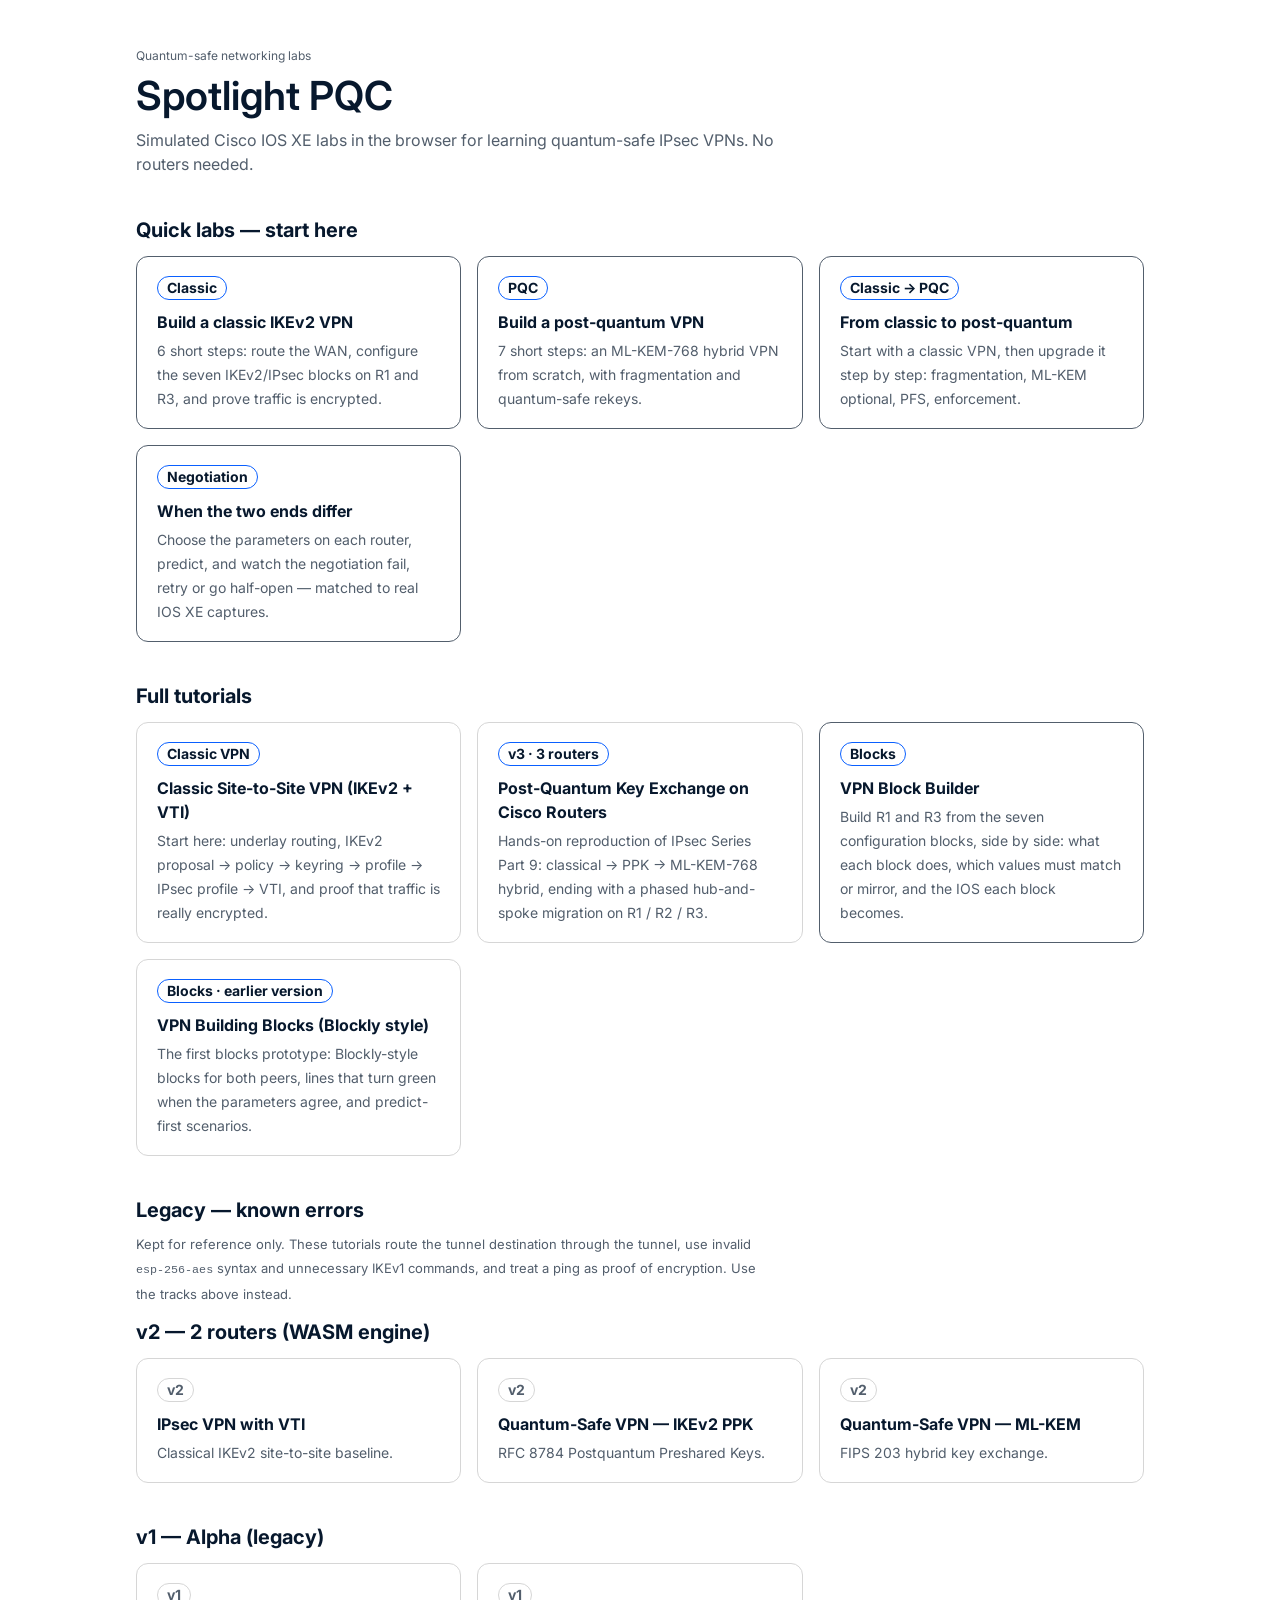
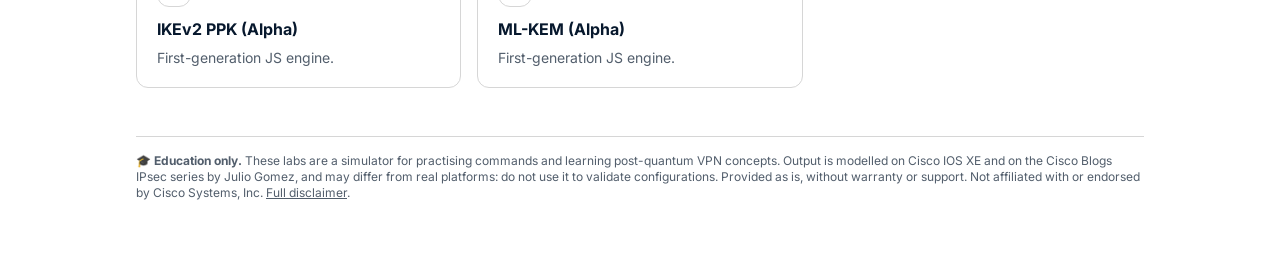
==== index.html @ 219b2dbf "Look and feel: Cisco U. Spotlight design system, readable steps, cleaner console, clearer topology -" ====
<!doctype html>
<html lang="en">
<head>
  <meta charset="utf-8">
  <meta name="viewport" content="width=device-width, initial-scale=1">
  <title>Spotlight PQC Tutorials</title>
  <meta name="description" content="Browser-based Cisco IOS XE simulations for learning post-quantum IPsec VPNs.">
  <link rel="preconnect" href="https://fonts.googleapis.com">
  <link rel="preconnect" href="https://fonts.gstatic.com" crossorigin>
  <link rel="stylesheet" href="https://fonts.googleapis.com/css2?family=Inter:wght@400;500;600;700&display=swap">
  <style>
    /* Cisco U. Spotlight design system: white surface, Midnight Blue ink, Inter, outlined containers */
    :root { --surface: #ffffff; --ink: #07182d; --muted: #525e6c; --line: #525e6c; --line-subtle: #d6d6d6; --accent: #0a60ff; --pqc: #0a60ff; --ppk: #02c8ff; }
    @media (prefers-color-scheme: dark) { :root:not([data-theme="light"]) { --surface: #07182d; --ink: #ffffff; --muted: #b4b9c0; --line: #b4b9c0; --line-subtle: #2c3d55; --accent: #02c8ff; --pqc: #02c8ff; --ppk: #0a60ff; } }
    :root[data-theme="dark"] { --surface: #07182d; --ink: #ffffff; --muted: #b4b9c0; --line: #b4b9c0; --line-subtle: #2c3d55; --accent: #02c8ff; --pqc: #02c8ff; --ppk: #0a60ff; }
    * { box-sizing: border-box; }
    body { margin: 0; background: var(--surface); color: var(--ink); font-family: Inter, "Helvetica Neue", Arial, sans-serif; font-size: 16px; line-height: 24px; -webkit-font-smoothing: antialiased; }
    main { max-width: 1040px; margin: 0 auto; padding: 48px 16px 64px; }
    .eyebrow { font-size: 12px; line-height: 16px; color: var(--muted); margin: 0 0 8px; }
    h1 { margin: 0 0 8px; font-size: 40px; line-height: 48px; font-weight: 600; }
    .lead { color: var(--muted); margin: 0 0 32px; max-width: 640px; }
    h2 { font-size: 20px; line-height: 28px; font-weight: 700; margin: 40px 0 12px; }
    .grid { display: grid; grid-template-columns: repeat(auto-fill, minmax(280px, 1fr)); gap: 16px; }
    a.card { display: block; text-decoration: none; color: inherit; border: 1px solid var(--line-subtle); border-radius: 12px; padding: 18px 20px; transition: border-color .15s; }
    a.card:hover { border-color: var(--line); }
    a.card:focus-visible { outline: 2px solid var(--accent); outline-offset: 2px; }
    a.card.new { border-color: var(--line); }
    .card b { display: block; font-size: 16px; line-height: 24px; font-weight: 700; margin-bottom: 4px; }
    .card span { font-size: 14px; line-height: 20px; color: var(--muted); }
    .tag { display: inline-block; font-size: 12px; line-height: 16px; font-weight: 700; color: var(--ink) !important; border: 1.5px solid var(--pqc); border-radius: 999px; padding: 1px 9px; margin-bottom: 10px; }
    .tag.old { border-color: var(--line-subtle); color: var(--muted) !important; }
    code { font-size: .9em; }
    footer { margin-top: 48px; padding-top: 16px; border-top: 1px solid var(--line-subtle); font-size: 12px; line-height: 16px; color: var(--muted); }
    footer a { color: inherit; }
  </style>
</head>
<body>
<main>
  <p class="eyebrow">Quantum-safe networking labs</p>
  <h1>Spotlight PQC</h1>
  <p class="lead">Simulated Cisco IOS XE labs in the browser for learning quantum-safe IPsec VPNs. No routers needed.</p>

  <h2>Quick labs — start here</h2>
  <div class="grid">
    <a class="card new" href="tutorials/v5-quickstart/?track=classic">
      <span class="tag">Classic</span>
      <b>Build a classic IKEv2 VPN</b>
      <span>6 short steps: route the WAN, configure the seven IKEv2/IPsec blocks on R1 and R3, and prove traffic is encrypted.</span>
    </a>
    <a class="card new" href="tutorials/v5-quickstart/?track=pqc">
      <span class="tag">PQC</span>
      <b>Build a post-quantum VPN</b>
      <span>7 short steps: an ML-KEM-768 hybrid VPN from scratch, with fragmentation and quantum-safe rekeys.</span>
    </a>
    <a class="card new" href="tutorials/v5-quickstart/?track=migrate">
      <span class="tag">Classic → PQC</span>
      <b>From classic to post-quantum</b>
      <span>Start with a classic VPN, then upgrade it step by step: fragmentation, ML-KEM optional, PFS, enforcement.</span>
    </a>
    <a class="card new" href="tutorials/v5-quickstart/?track=negotiate">
      <span class="tag">Negotiation</span>
      <b>When the two ends differ</b>
      <span>Choose the parameters on each router, predict, and watch the negotiation fail, retry or go half-open — matched to real IOS XE captures.</span>
    </a>
  </div>

  <h2>Full tutorials</h2>
  <div class="grid">
    <a class="card" href="tutorials/v3-three-router/?track=classic">
      <span class="tag">Classic VPN</span>
      <b>Classic Site-to-Site VPN (IKEv2 + VTI)</b>
      <span>Start here: underlay routing, IKEv2 proposal → policy → keyring → profile → IPsec profile → VTI, and proof that traffic is really encrypted.</span>
    </a>
    <a class="card" href="tutorials/v3-three-router/">
      <span class="tag">v3 · 3 routers</span>
      <b>Post-Quantum Key Exchange on Cisco Routers</b>
      <span>Hands-on reproduction of IPsec Series Part 9: classical → PPK → ML-KEM-768 hybrid, ending with a phased hub-and-spoke migration on R1 / R2 / R3.</span>
    </a>
    <a class="card new" href="tutorials/v6-blocks/">
      <span class="tag">Blocks</span>
      <b>VPN Block Builder</b>
      <span>Build R1 and R3 from the seven configuration blocks, side by side: what each block does, which values must match or mirror, and the IOS each block becomes.</span>
    </a>
    <a class="card" href="tutorials/v4-blocks/mockup.html">
      <span class="tag">Blocks · earlier version</span>
      <b>VPN Building Blocks (Blockly style)</b>
      <span>The first blocks prototype: Blockly-style blocks for both peers, lines that turn green when the parameters agree, and predict-first scenarios.</span>
    </a>
  </div>

  <div id="legacy">
  <h2>Legacy — known errors</h2>
  <p class="lead" style="margin:-4px 0 12px;font-size:13px">Kept for reference only. These tutorials route the tunnel destination through the tunnel, use invalid <code>esp-256-aes</code> syntax and unnecessary IKEv1 commands, and treat a ping as proof of encryption. Use the tracks above instead.</p>
  <h2 style="margin-top:8px">v2 — 2 routers (WASM engine)</h2>
  <div class="grid">
    <a class="card" href="tutorials/v2-wasm/StandardVPN.html"><span class="tag old">v2</span><b>IPsec VPN with VTI</b><span>Classical IKEv2 site-to-site baseline.</span></a>
    <a class="card" href="tutorials/v2-wasm/TutorialPPKmanual.html"><span class="tag old">v2</span><b>Quantum-Safe VPN — IKEv2 PPK</b><span>RFC 8784 Postquantum Preshared Keys.</span></a>
    <a class="card" href="tutorials/v2-wasm/TutorialMLKEM.html"><span class="tag old">v2</span><b>Quantum-Safe VPN — ML-KEM</b><span>FIPS 203 hybrid key exchange.</span></a>
  </div>

  <h2>v1 — Alpha (legacy)</h2>
  <div class="grid">
    <a class="card" href="tutorials/v1-alpha/pqc-vpn-tutorial/"><span class="tag old">v1</span><b>IKEv2 PPK (Alpha)</b><span>First-generation JS engine.</span></a>
    <a class="card" href="tutorials/v1-alpha/pqc-vpn-tutorial-mlkem/"><span class="tag old">v1</span><b>ML-KEM (Alpha)</b><span>First-generation JS engine.</span></a>
  </div>
  </div>
  <!-- legacy tutorials are kept locally only; they are not part of the public repository -->
  <script>if (/github\.io$/.test(location.hostname)) document.getElementById('legacy').remove();</script>

  <footer><b>🎓 Education only.</b> These labs are a simulator for practising commands and learning post-quantum VPN concepts. Output is modelled on Cisco IOS XE and on the Cisco Blogs IPsec series by Julio Gomez, and may differ from real platforms: do not use it to validate configurations. Provided as is, without warranty or support. Not affiliated with or endorsed by Cisco Systems, Inc. <a href="https://github.com/ioeacademy/spotlight-pqc/blob/main/DISCLAIMER.md">Full disclaimer</a>.</footer>
</main>
</body>
</html>
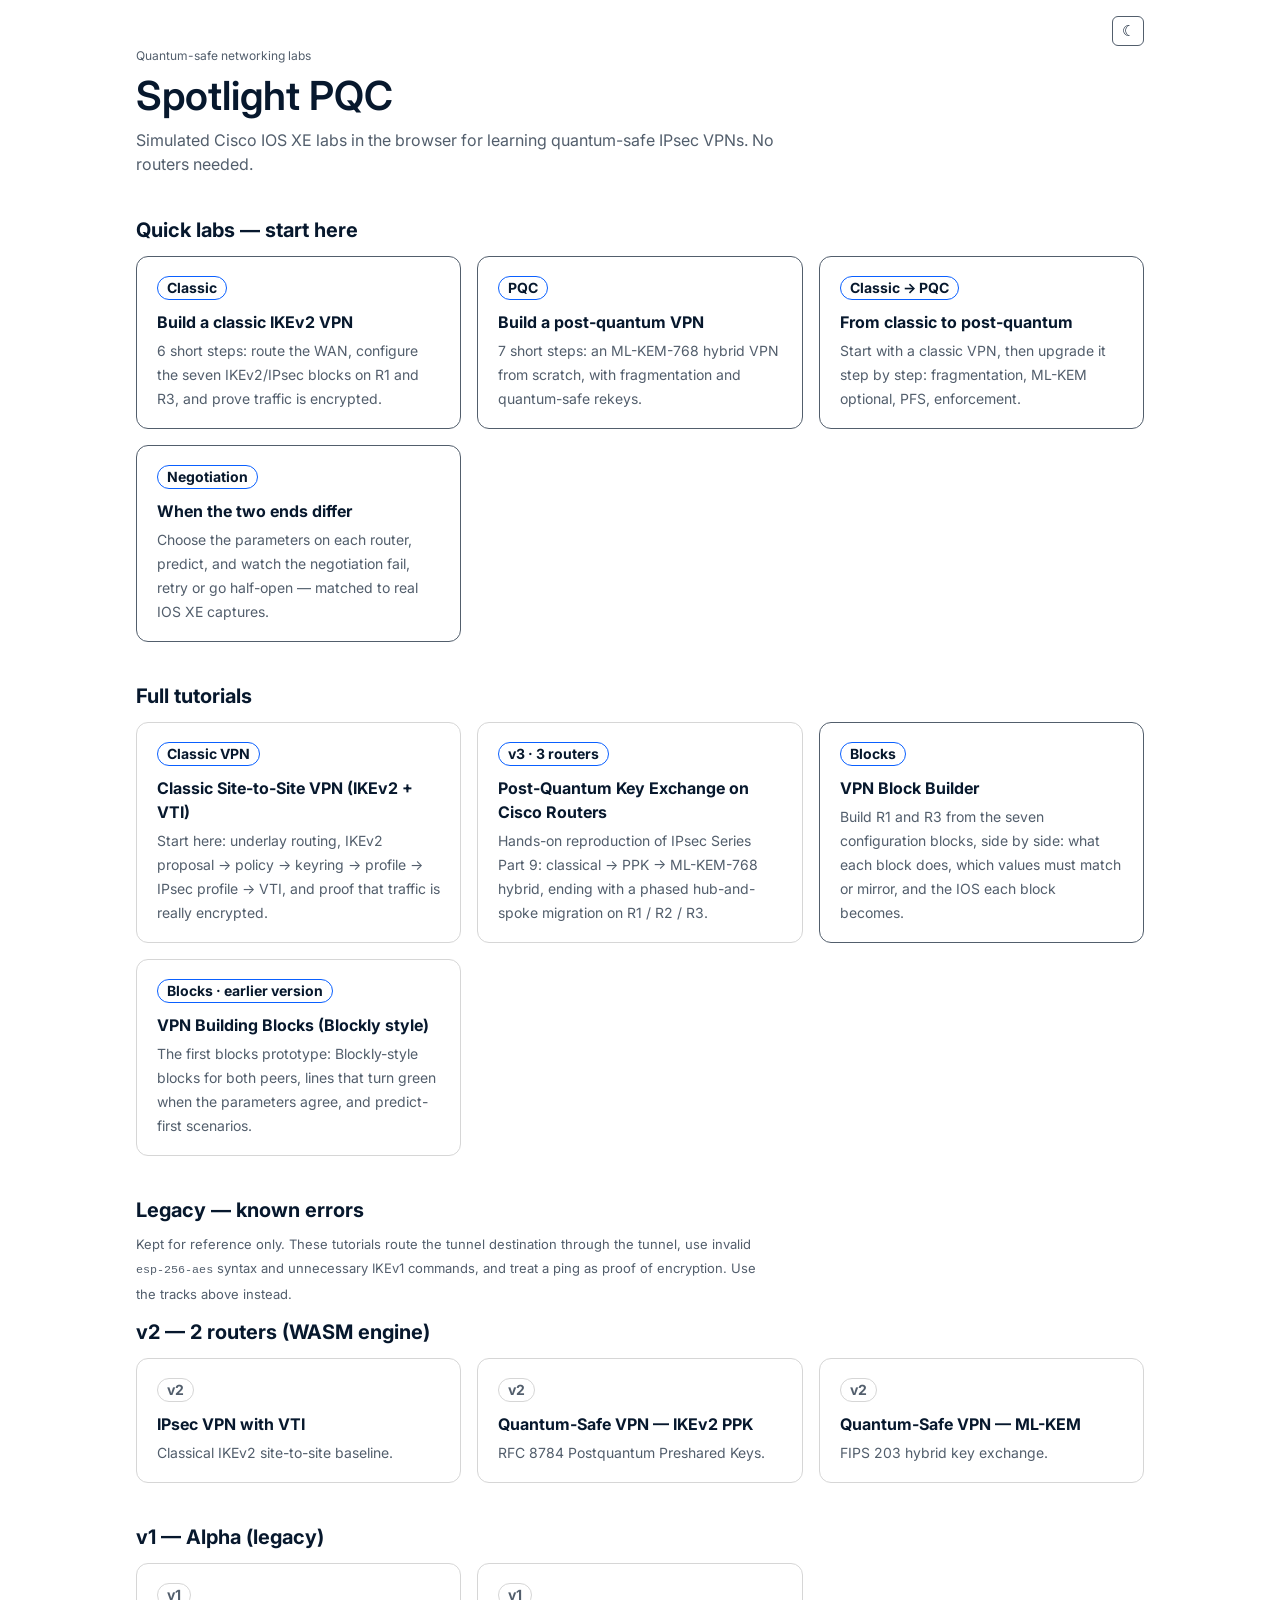
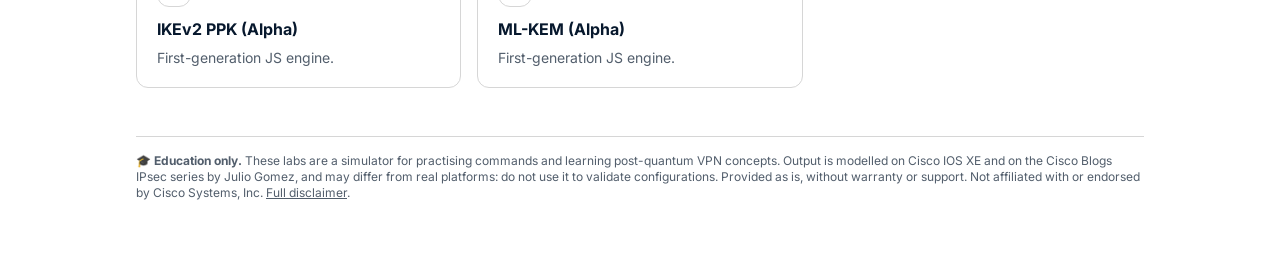
==== commit d5c6ee47: "Cisco router symbol as a gradient line icon; light mode by default with a dark toggle Co-Authored-By" ====
--- a/index.html
+++ b/index.html
@@ -2,6 +2,7 @@
 <html lang="en">
 <head>
   <meta charset="utf-8">
+  <script>try { if (localStorage.getItem('spq-theme') === 'dark') document.documentElement.dataset.theme = 'dark'; } catch (e) { }</script>
   <meta name="viewport" content="width=device-width, initial-scale=1">
   <title>Spotlight PQC Tutorials</title>
   <meta name="description" content="Browser-based Cisco IOS XE simulations for learning post-quantum IPsec VPNs.">
@@ -11,9 +12,10 @@
   <style>
     /* Cisco U. Spotlight design system: white surface, Midnight Blue ink, Inter, outlined containers */
     :root { --surface: #ffffff; --ink: #07182d; --muted: #525e6c; --line: #525e6c; --line-subtle: #d6d6d6; --accent: #0a60ff; --pqc: #0a60ff; --ppk: #02c8ff; }
-    @media (prefers-color-scheme: dark) { :root:not([data-theme="light"]) { --surface: #07182d; --ink: #ffffff; --muted: #b4b9c0; --line: #b4b9c0; --line-subtle: #2c3d55; --accent: #02c8ff; --pqc: #02c8ff; --ppk: #0a60ff; } }
     :root[data-theme="dark"] { --surface: #07182d; --ink: #ffffff; --muted: #b4b9c0; --line: #b4b9c0; --line-subtle: #2c3d55; --accent: #02c8ff; --pqc: #02c8ff; --ppk: #0a60ff; }
     * { box-sizing: border-box; }
+    .theme-btn { position: absolute; top: 16px; right: 16px; font: inherit; font-size: 15px; width: 32px; height: 30px; border-radius: 6px; border: 1px solid var(--line); background: transparent; color: var(--ink); cursor: pointer; }
+    main { position: relative; }
     body { margin: 0; background: var(--surface); color: var(--ink); font-family: Inter, "Helvetica Neue", Arial, sans-serif; font-size: 16px; line-height: 24px; -webkit-font-smoothing: antialiased; }
     main { max-width: 1040px; margin: 0 auto; padding: 48px 16px 64px; }
     .eyebrow { font-size: 12px; line-height: 16px; color: var(--muted); margin: 0 0 8px; }
@@ -36,6 +38,8 @@
 </head>
 <body>
 <main>
+  <button class="theme-btn" id="theme-btn" type="button" aria-label="Switch to dark mode" title="Switch to dark mode">☾</button>
+
   <p class="eyebrow">Quantum-safe networking labs</p>
   <h1>Spotlight PQC</h1>
   <p class="lead">Simulated Cisco IOS XE labs in the browser for learning quantum-safe IPsec VPNs. No routers needed.</p>
@@ -109,5 +113,13 @@
 
   <footer><b>🎓 Education only.</b> These labs are a simulator for practising commands and learning post-quantum VPN concepts. Output is modelled on Cisco IOS XE and on the Cisco Blogs IPsec series by Julio Gomez, and may differ from real platforms: do not use it to validate configurations. Provided as is, without warranty or support. Not affiliated with or endorsed by Cisco Systems, Inc. <a href="https://github.com/ioeacademy/spotlight-pqc/blob/main/DISCLAIMER.md">Full disclaimer</a>.</footer>
 </main>
+  <script>
+    (function () {   // light by default; dark only when chosen
+      const b = document.getElementById('theme-btn'), r = document.documentElement;
+      const sync = () => { const d = r.dataset.theme === 'dark'; b.textContent = d ? '☀' : '☾'; b.title = b.ariaLabel = d ? 'Switch to light mode' : 'Switch to dark mode'; };
+      b.addEventListener('click', () => { const d = r.dataset.theme !== 'dark'; if (d) r.dataset.theme = 'dark'; else delete r.dataset.theme; try { localStorage.setItem('spq-theme', d ? 'dark' : 'light'); } catch (e) { } sync(); });
+      sync();
+    })();
+  </script>
 </body>
 </html>
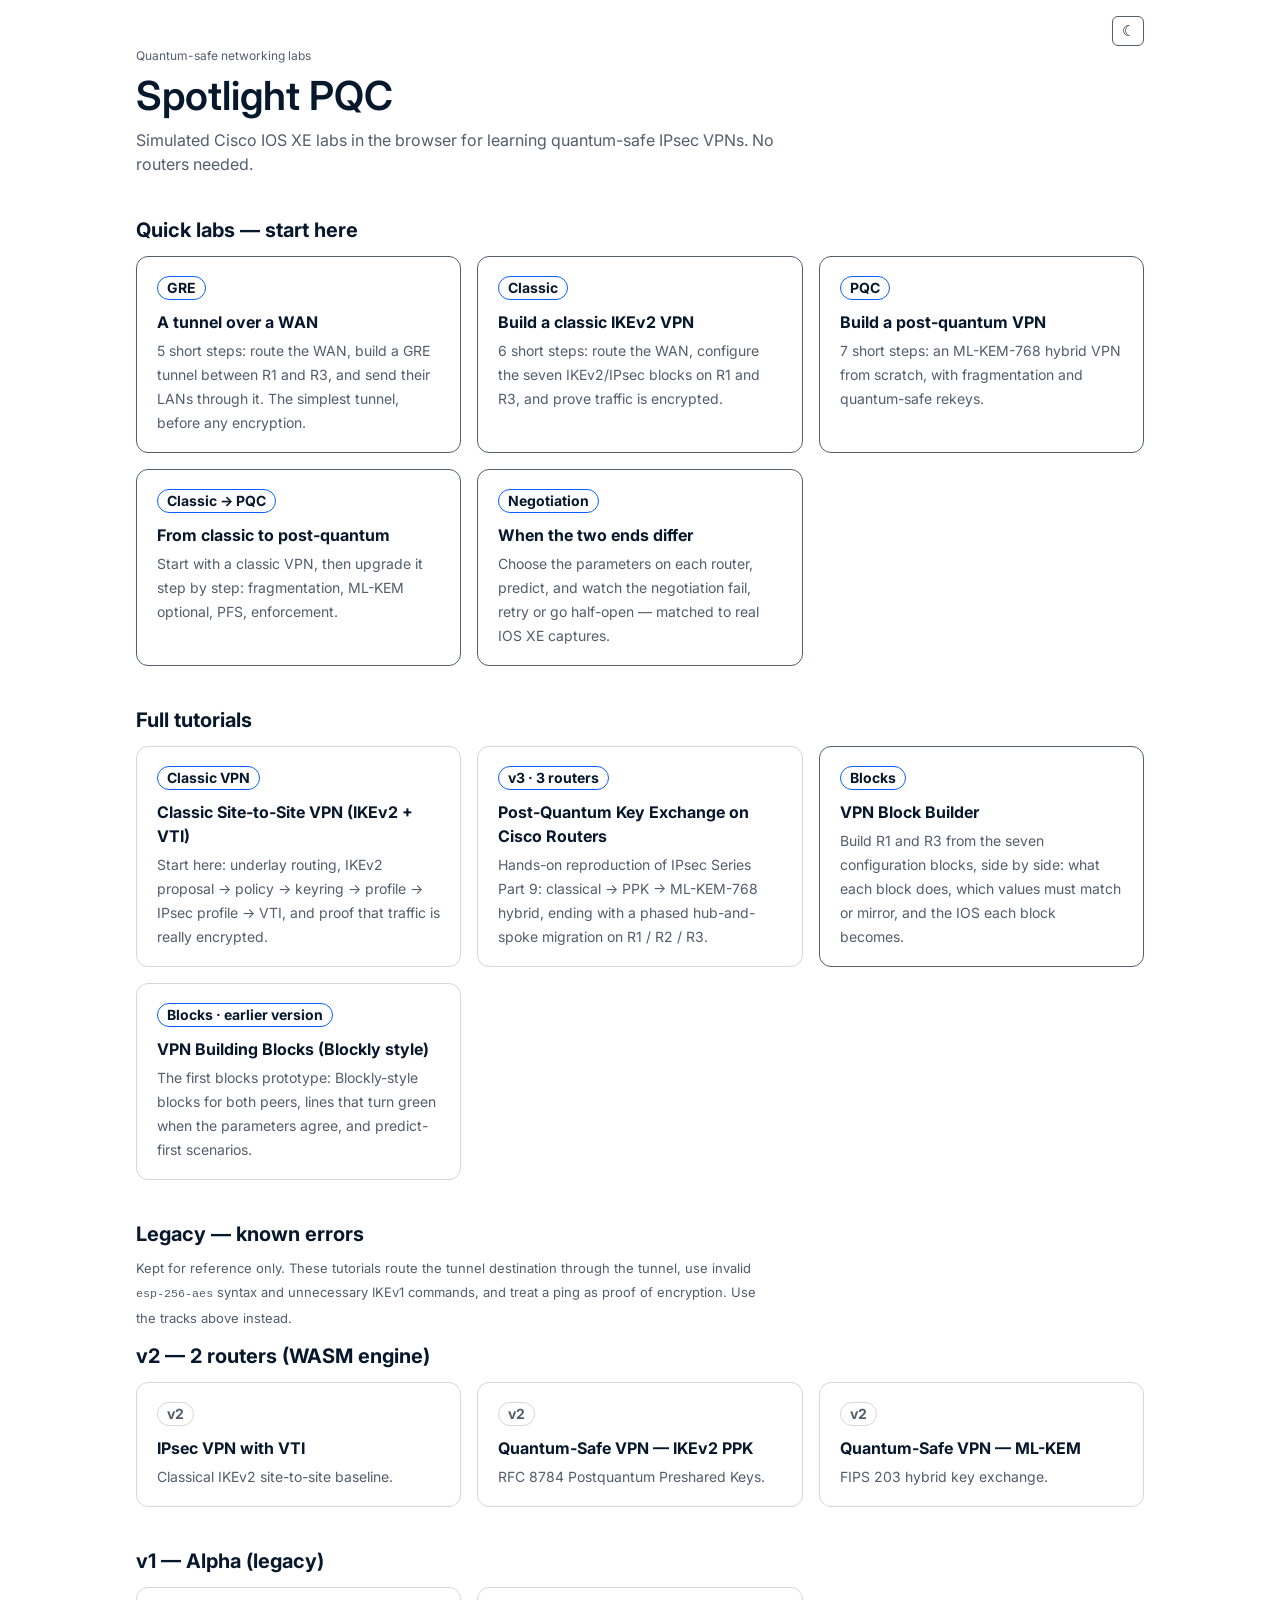
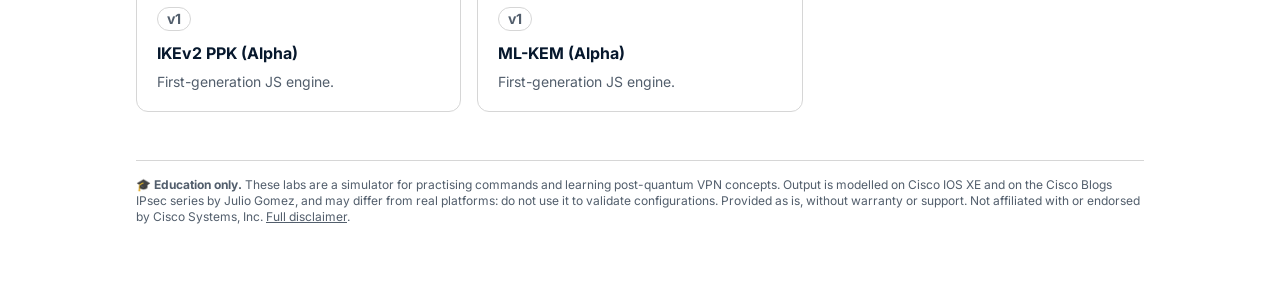
==== commit 97a64a0c: "Quick lab: GRE tunnel over a WAN (R1-R2-R3 ISR4331, Loopback LANs, Tunnel0 192.168.100.0/30) - 6 sho" ====
--- a/index.html
+++ b/index.html
@@ -46,6 +46,11 @@
 
   <h2>Quick labs — start here</h2>
   <div class="grid">
+    <a class="card new" href="tutorials/v6-gre/">
+      <span class="tag">GRE</span>
+      <b>A tunnel over a WAN</b>
+      <span>5 short steps: route the WAN, build a GRE tunnel between R1 and R3, and send their LANs through it. The simplest tunnel, before any encryption.</span>
+    </a>
     <a class="card new" href="tutorials/v5-quickstart/?track=classic">
       <span class="tag">Classic</span>
       <b>Build a classic IKEv2 VPN</b>
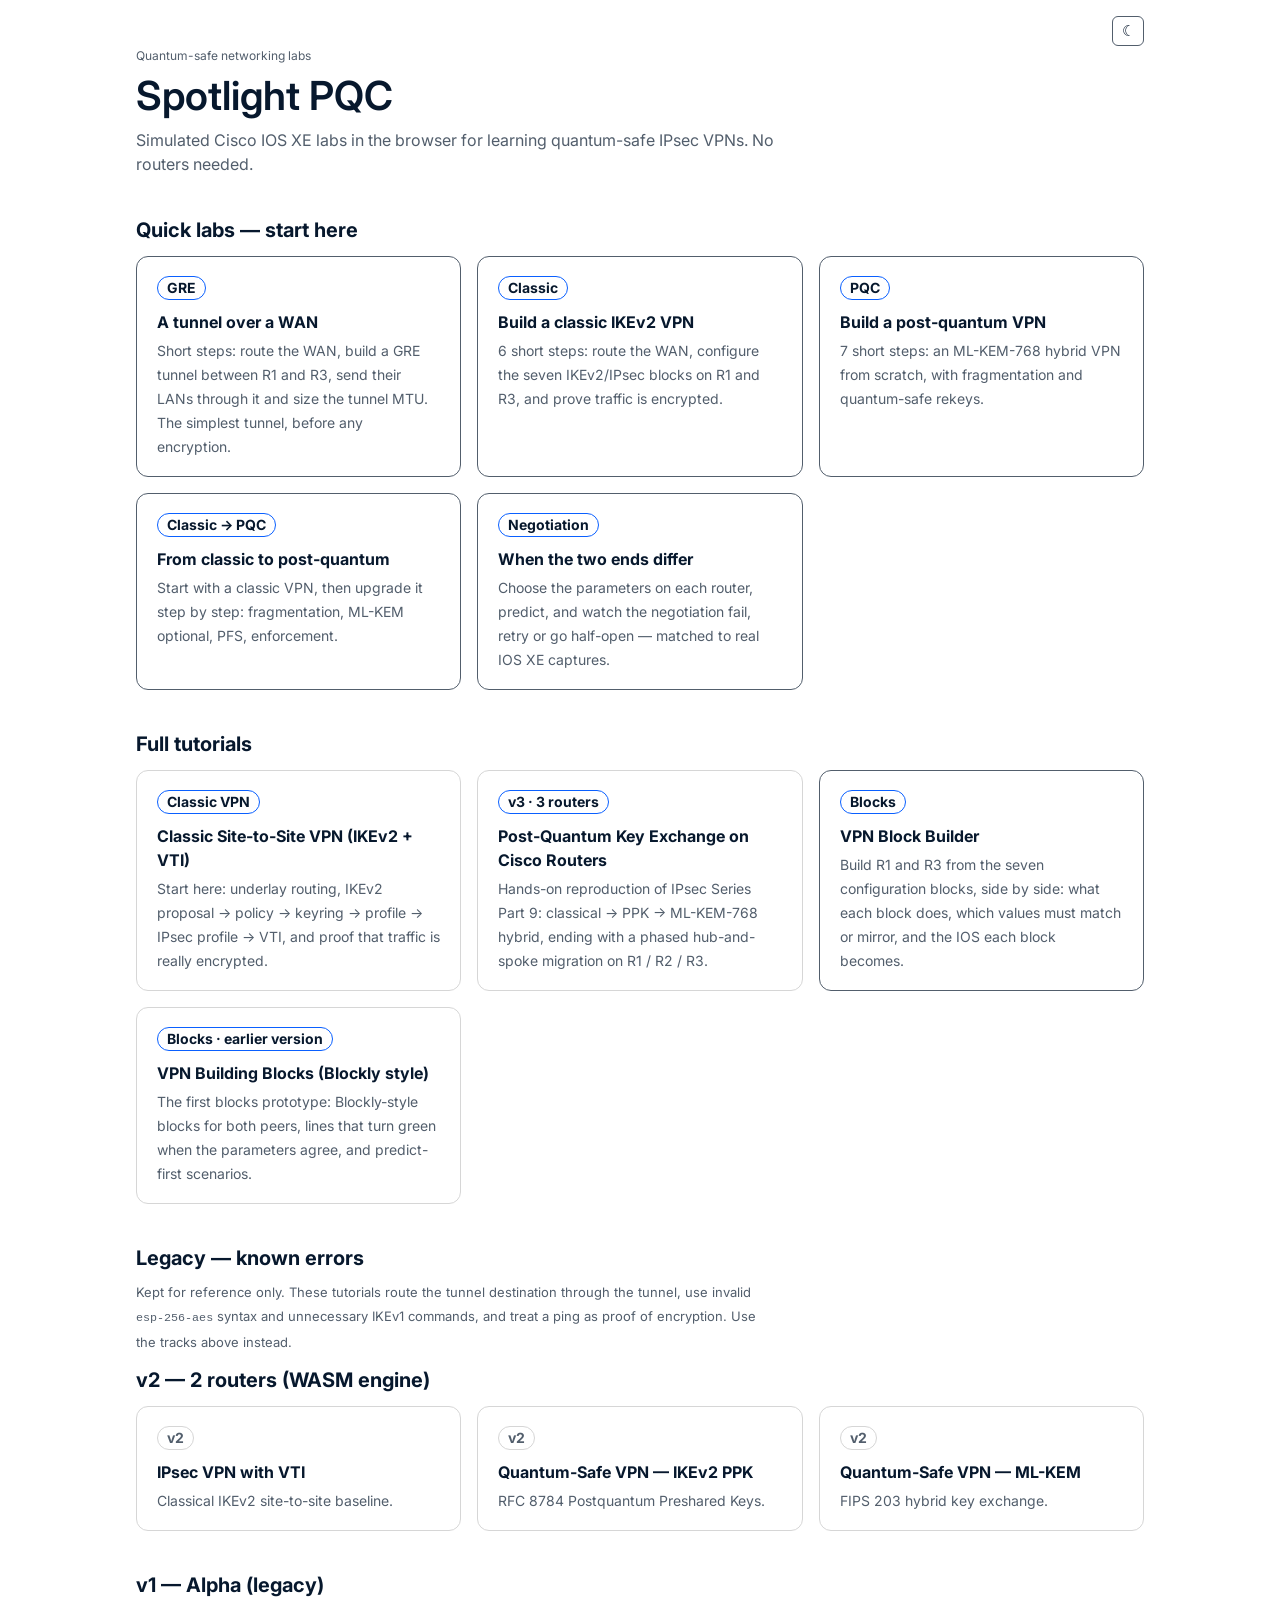
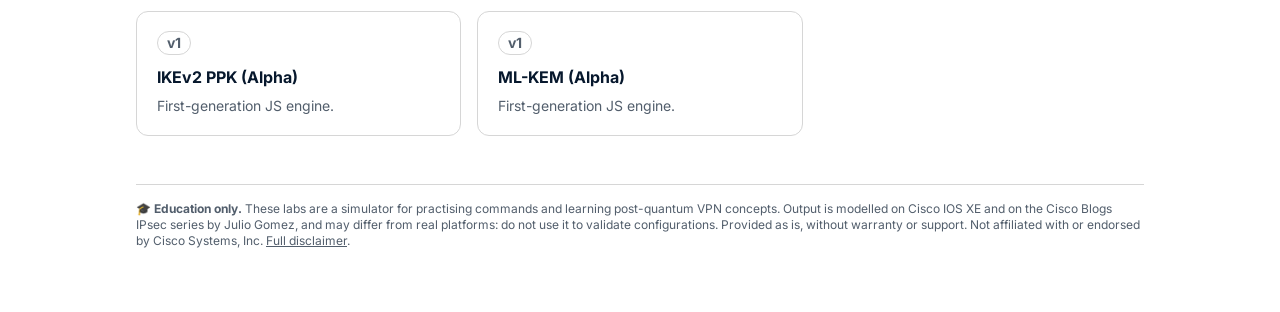
==== commit e645edec: "Tunnel MTU: ip mtu, ip tcp adjust-mss, ping size/df-bit, show ip interface; GRE lab step 'Adjust the" ====
--- a/index.html
+++ b/index.html
@@ -49,7 +49,7 @@
     <a class="card new" href="tutorials/v6-gre/">
       <span class="tag">GRE</span>
       <b>A tunnel over a WAN</b>
-      <span>5 short steps: route the WAN, build a GRE tunnel between R1 and R3, and send their LANs through it. The simplest tunnel, before any encryption.</span>
+      <span>Short steps: route the WAN, build a GRE tunnel between R1 and R3, send their LANs through it and size the tunnel MTU. The simplest tunnel, before any encryption.</span>
     </a>
     <a class="card new" href="tutorials/v5-quickstart/?track=classic">
       <span class="tag">Classic</span>
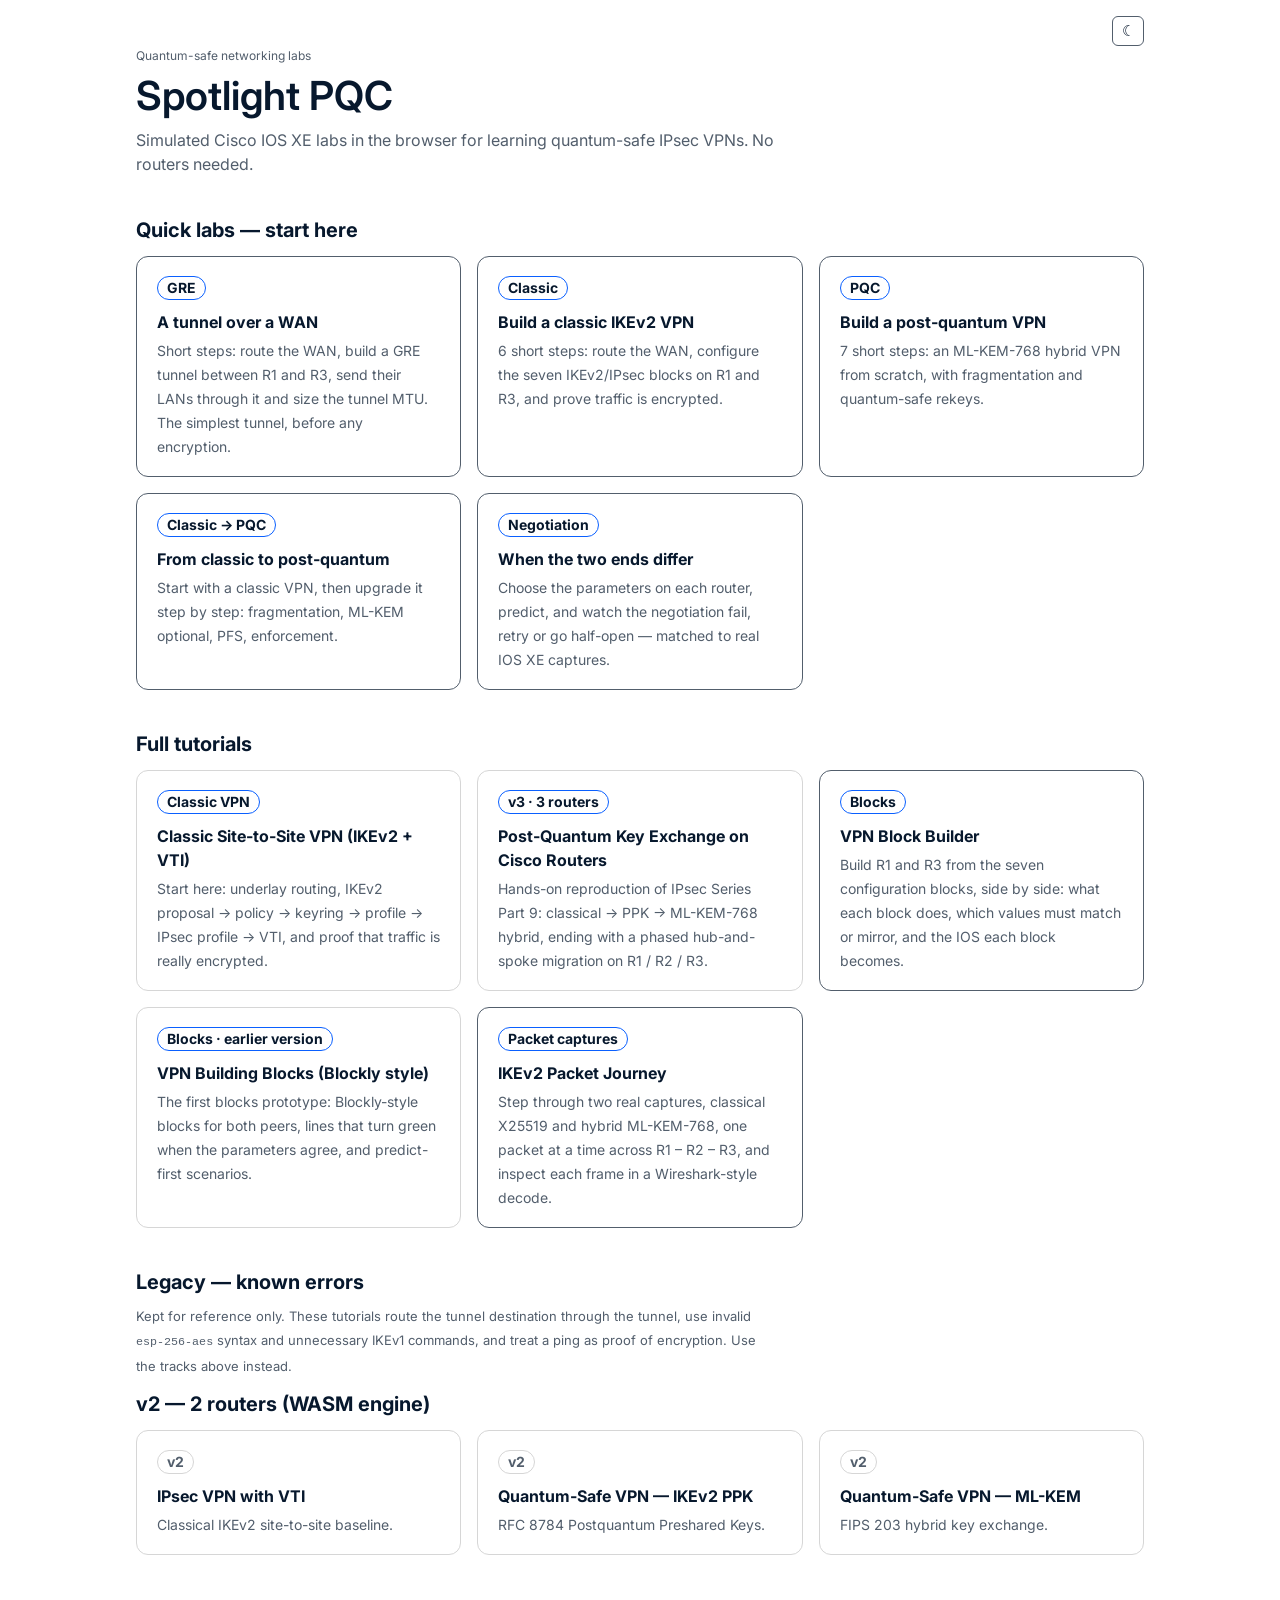
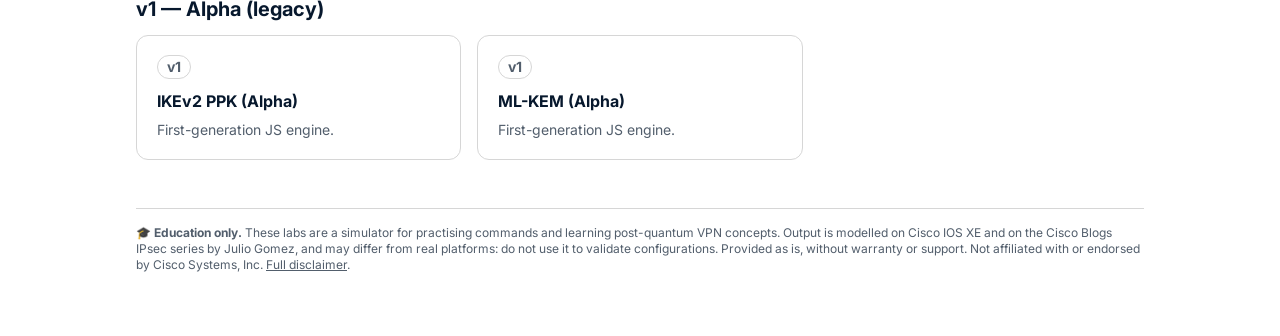
==== commit cd34e7a0: "Add IKEv2 Packet Journey tutorial (real captures, Wireshark-style decode) Steps through two real str" ====
--- a/index.html
+++ b/index.html
@@ -95,6 +95,11 @@
       <b>VPN Building Blocks (Blockly style)</b>
       <span>The first blocks prototype: Blockly-style blocks for both peers, lines that turn green when the parameters agree, and predict-first scenarios.</span>
     </a>
+    <a class="card new" href="tutorials/v7-packet-journey/">
+      <span class="tag">Packet captures</span>
+      <b>IKEv2 Packet Journey</b>
+      <span>Step through two real captures, classical X25519 and hybrid ML-KEM-768, one packet at a time across R1 – R2 – R3, and inspect each frame in a Wireshark-style decode.</span>
+    </a>
   </div>
 
   <div id="legacy">
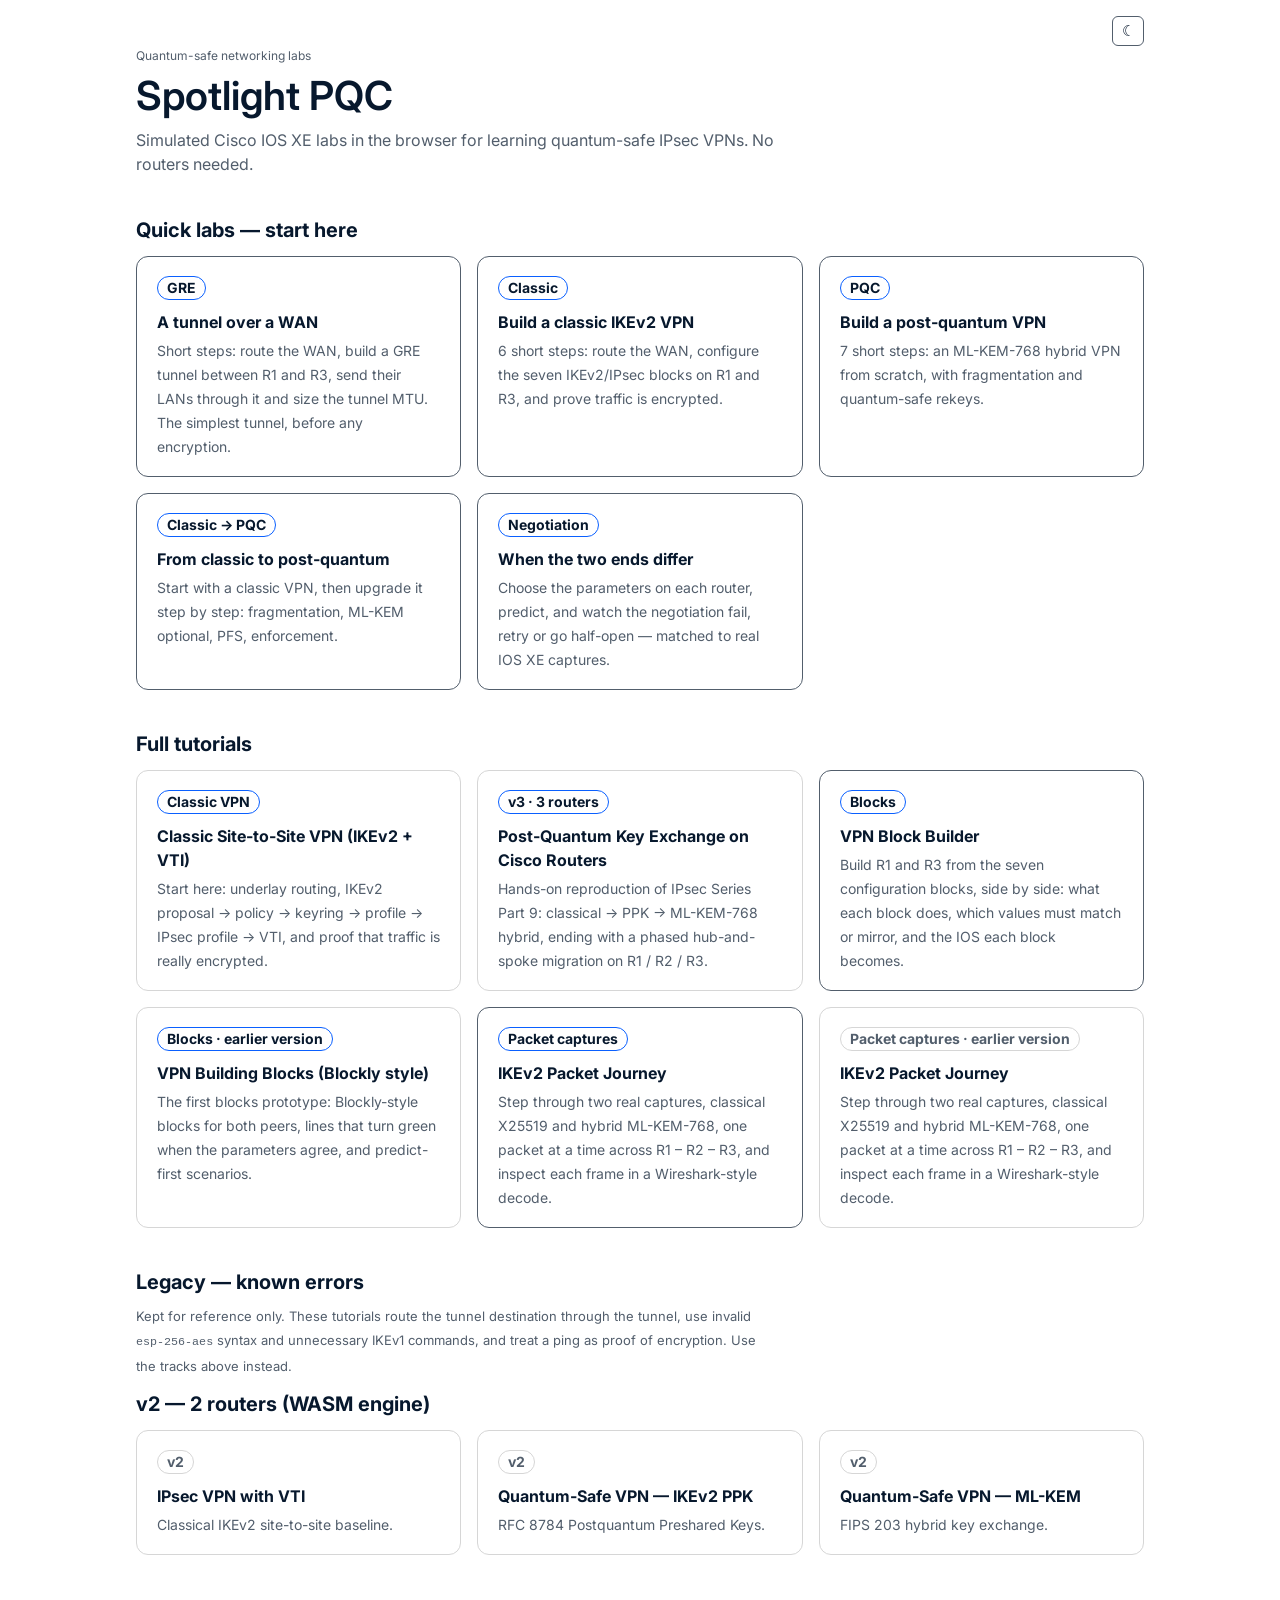
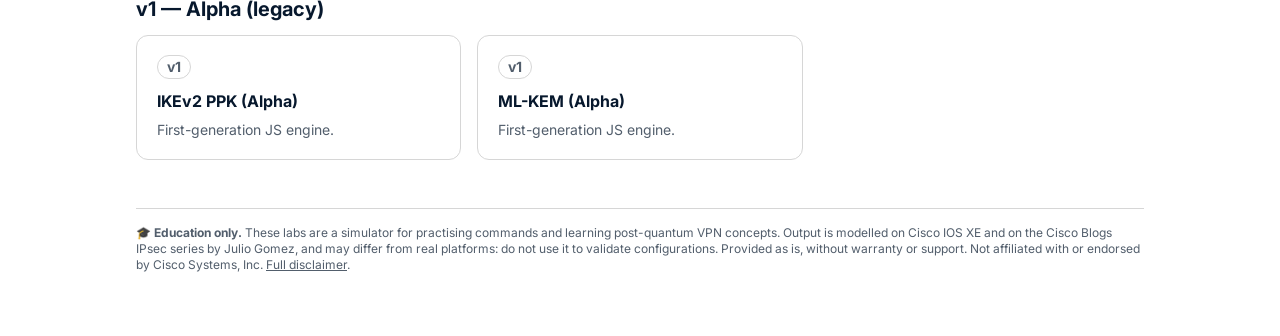
==== commit f4294350: "IKEv2 Packet Journey v8: same tutorial in the labs' design system A new version of the packet-journe" ====
--- a/index.html
+++ b/index.html
@@ -95,8 +95,13 @@
       <b>VPN Building Blocks (Blockly style)</b>
       <span>The first blocks prototype: Blockly-style blocks for both peers, lines that turn green when the parameters agree, and predict-first scenarios.</span>
     </a>
-    <a class="card new" href="tutorials/v7-packet-journey/">
+    <a class="card new" href="tutorials/v8-packet-journey/">
       <span class="tag">Packet captures</span>
+      <b>IKEv2 Packet Journey</b>
+      <span>Step through two real captures, classical X25519 and hybrid ML-KEM-768, one packet at a time across R1 – R2 – R3, and inspect each frame in a Wireshark-style decode.</span>
+    </a>
+    <a class="card" href="tutorials/v7-packet-journey/">
+      <span class="tag old">Packet captures · earlier version</span>
       <b>IKEv2 Packet Journey</b>
       <span>Step through two real captures, classical X25519 and hybrid ML-KEM-768, one packet at a time across R1 – R2 – R3, and inspect each frame in a Wireshark-style decode.</span>
     </a>
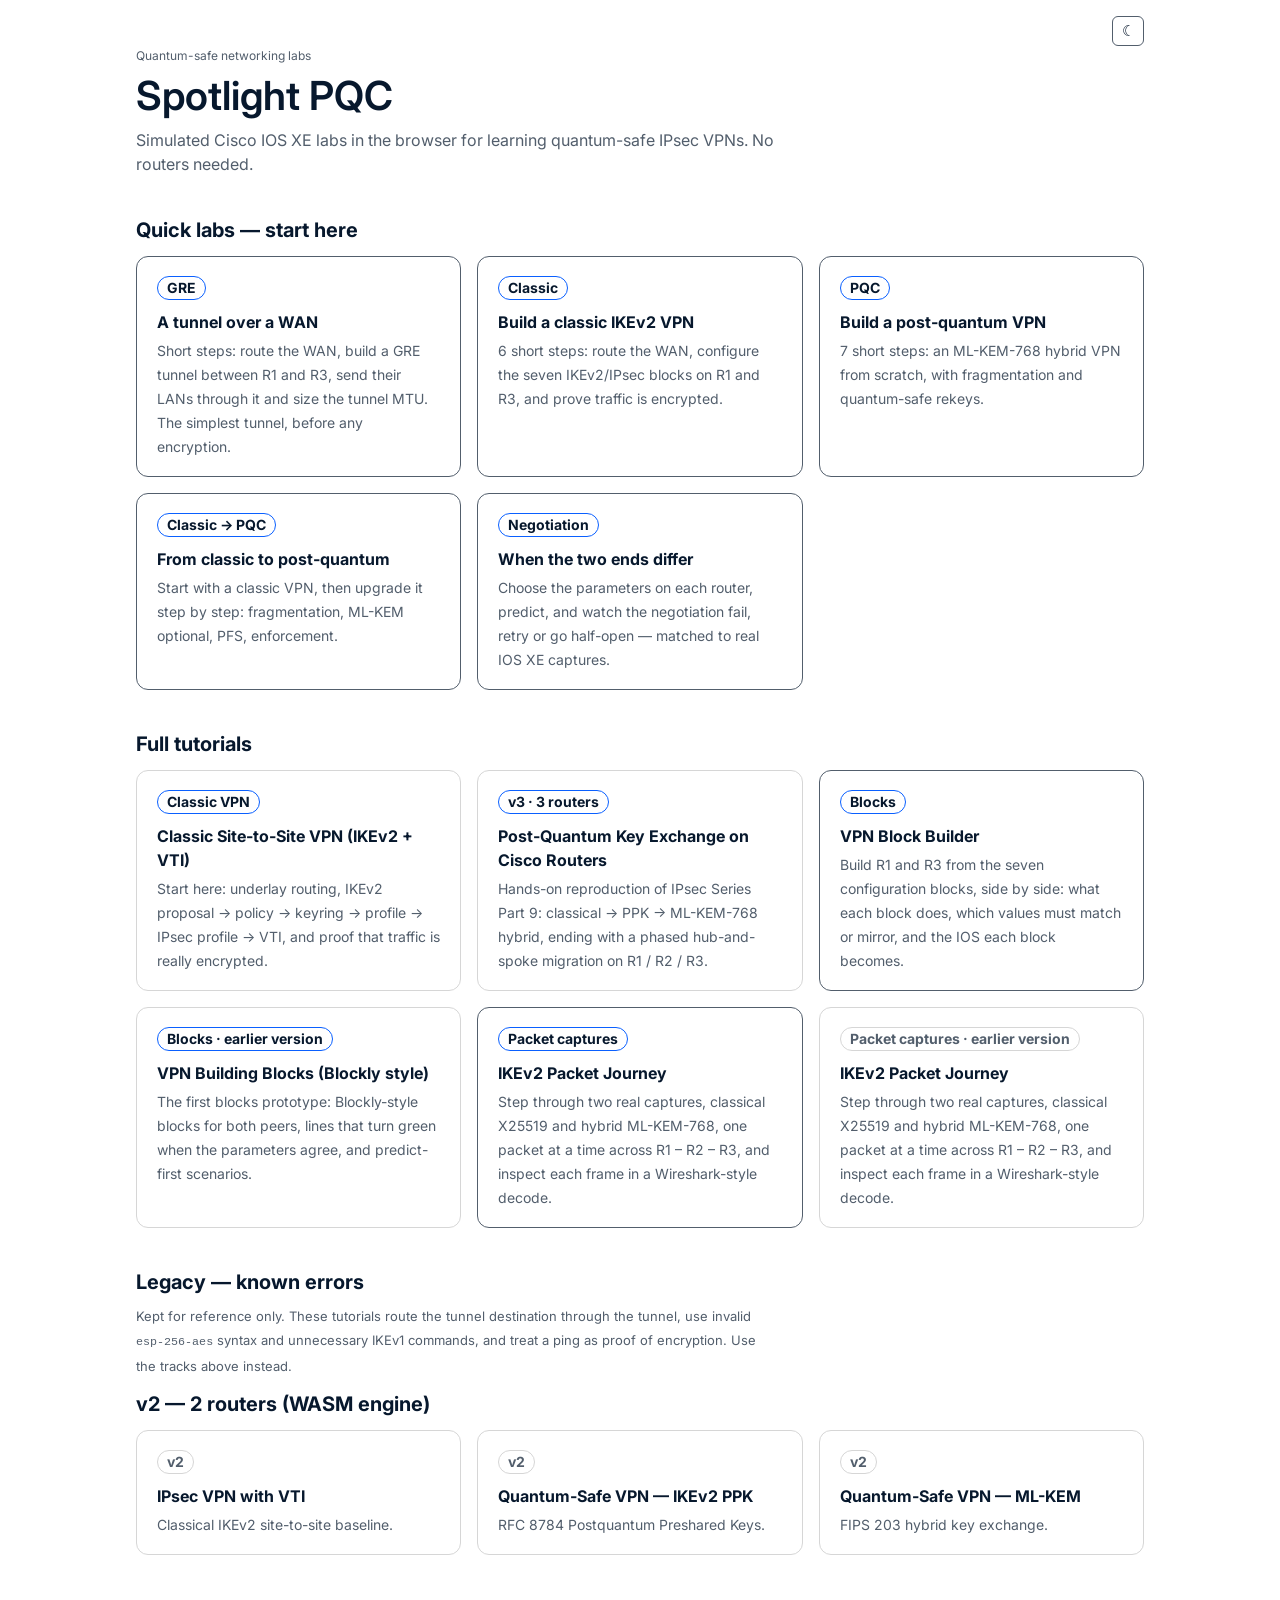
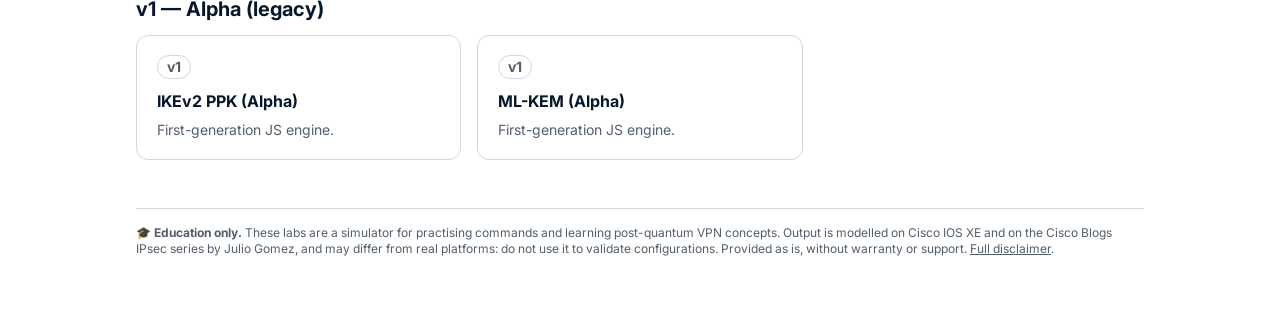
==== commit 6e016f35: "Landing page: drop the 'Not affiliated with or endorsed by Cisco' sentence from the footer Co-Author" ====
--- a/index.html
+++ b/index.html
@@ -126,7 +126,7 @@
   <!-- legacy tutorials are kept locally only; they are not part of the public repository -->
   <script>if (/github\.io$/.test(location.hostname)) document.getElementById('legacy').remove();</script>
 
-  <footer><b>🎓 Education only.</b> These labs are a simulator for practising commands and learning post-quantum VPN concepts. Output is modelled on Cisco IOS XE and on the Cisco Blogs IPsec series by Julio Gomez, and may differ from real platforms: do not use it to validate configurations. Provided as is, without warranty or support. Not affiliated with or endorsed by Cisco Systems, Inc. <a href="https://github.com/ioeacademy/spotlight-pqc/blob/main/DISCLAIMER.md">Full disclaimer</a>.</footer>
+  <footer><b>🎓 Education only.</b> These labs are a simulator for practising commands and learning post-quantum VPN concepts. Output is modelled on Cisco IOS XE and on the Cisco Blogs IPsec series by Julio Gomez, and may differ from real platforms: do not use it to validate configurations. Provided as is, without warranty or support. <a href="https://github.com/ioeacademy/spotlight-pqc/blob/main/DISCLAIMER.md">Full disclaimer</a>.</footer>
 </main>
   <script>
     (function () {   // light by default; dark only when chosen
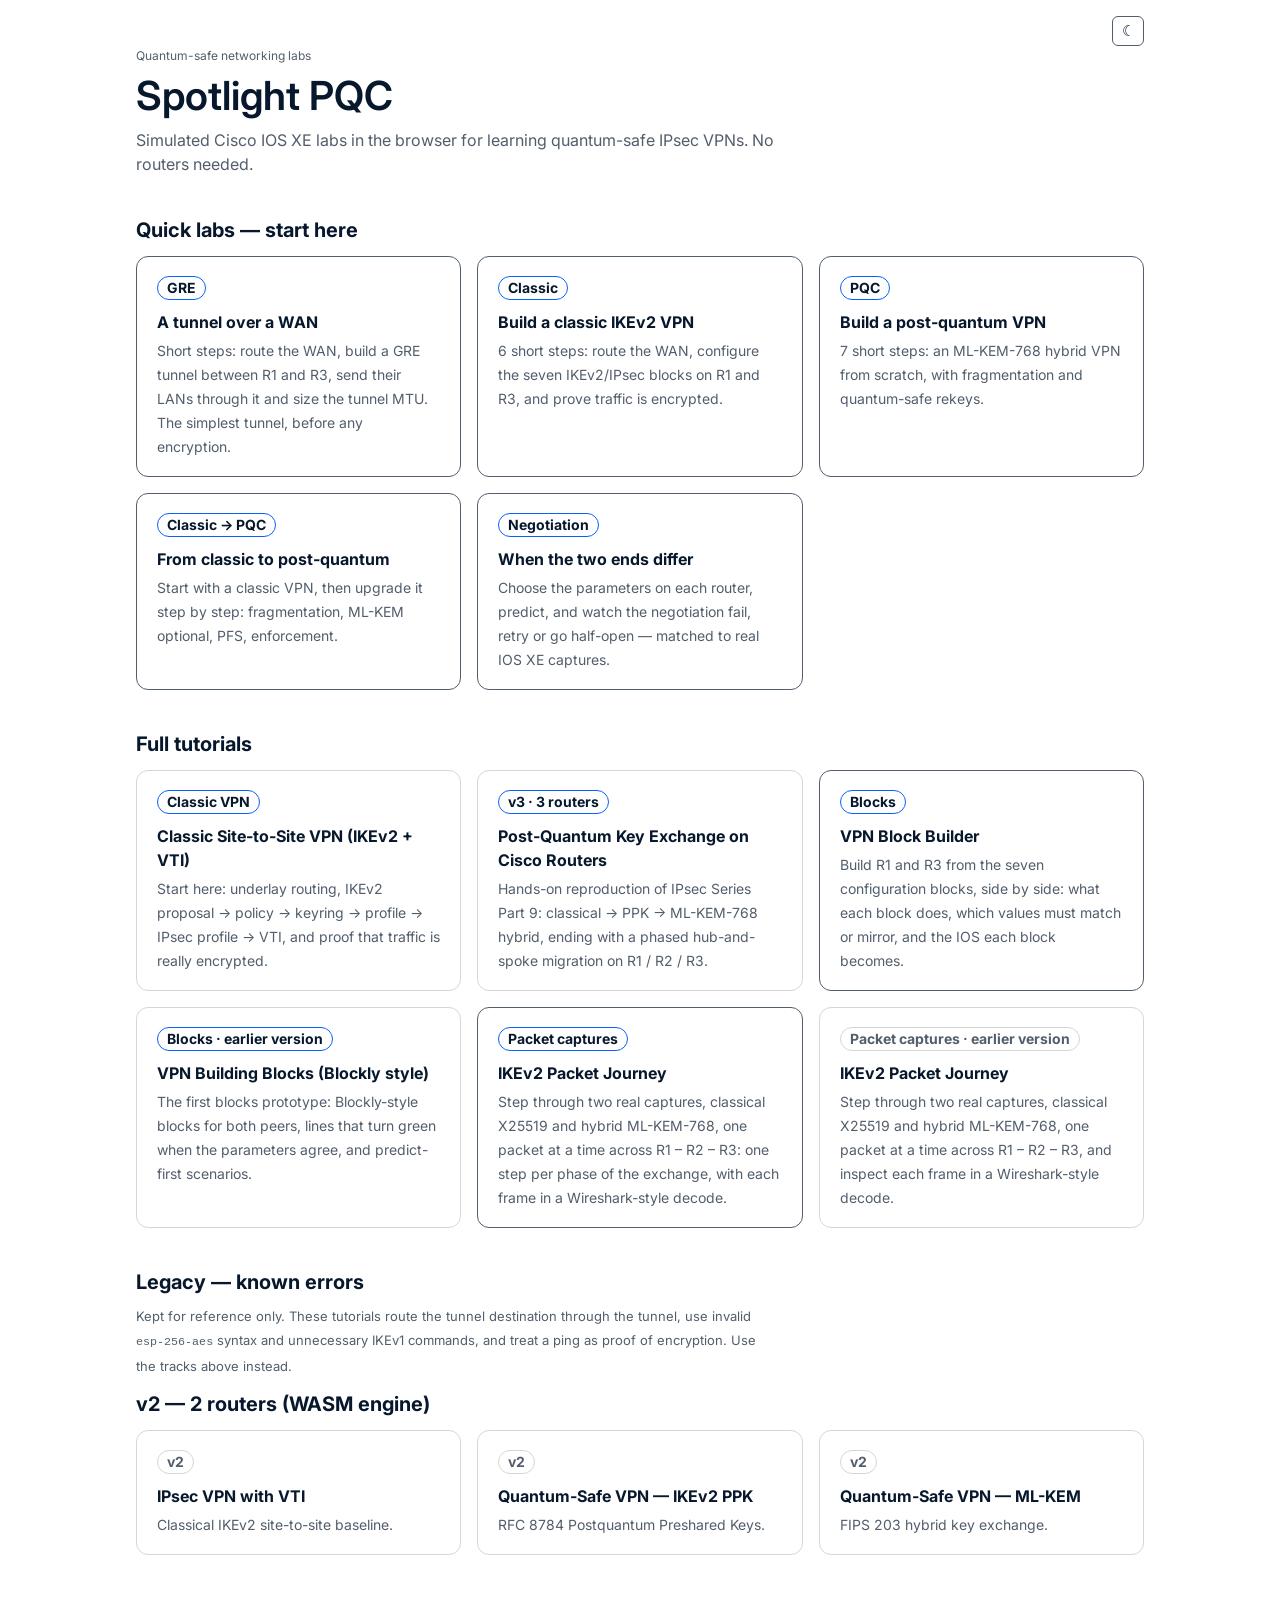
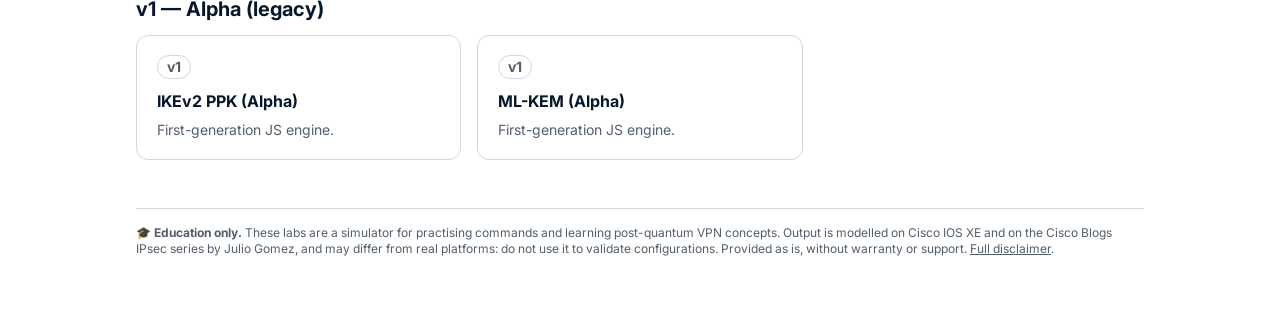
==== commit 33706042: "IKEv2 Packet Journey v9: the tutorial in the VPN labs' format The packet journey rebuilt in the layo" ====
--- a/index.html
+++ b/index.html
@@ -95,12 +95,12 @@
       <b>VPN Building Blocks (Blockly style)</b>
       <span>The first blocks prototype: Blockly-style blocks for both peers, lines that turn green when the parameters agree, and predict-first scenarios.</span>
     </a>
-    <a class="card new" href="tutorials/v8-packet-journey/">
+    <a class="card new" href="tutorials/v9-packet-journey/">
       <span class="tag">Packet captures</span>
       <b>IKEv2 Packet Journey</b>
-      <span>Step through two real captures, classical X25519 and hybrid ML-KEM-768, one packet at a time across R1 – R2 – R3, and inspect each frame in a Wireshark-style decode.</span>
+      <span>Step through two real captures, classical X25519 and hybrid ML-KEM-768, one packet at a time across R1 – R2 – R3: one step per phase of the exchange, with each frame in a Wireshark-style decode.</span>
     </a>
-    <a class="card" href="tutorials/v7-packet-journey/">
+    <a class="card" href="tutorials/v8-packet-journey/">
       <span class="tag old">Packet captures · earlier version</span>
       <b>IKEv2 Packet Journey</b>
       <span>Step through two real captures, classical X25519 and hybrid ML-KEM-768, one packet at a time across R1 – R2 – R3, and inspect each frame in a Wireshark-style decode.</span>
